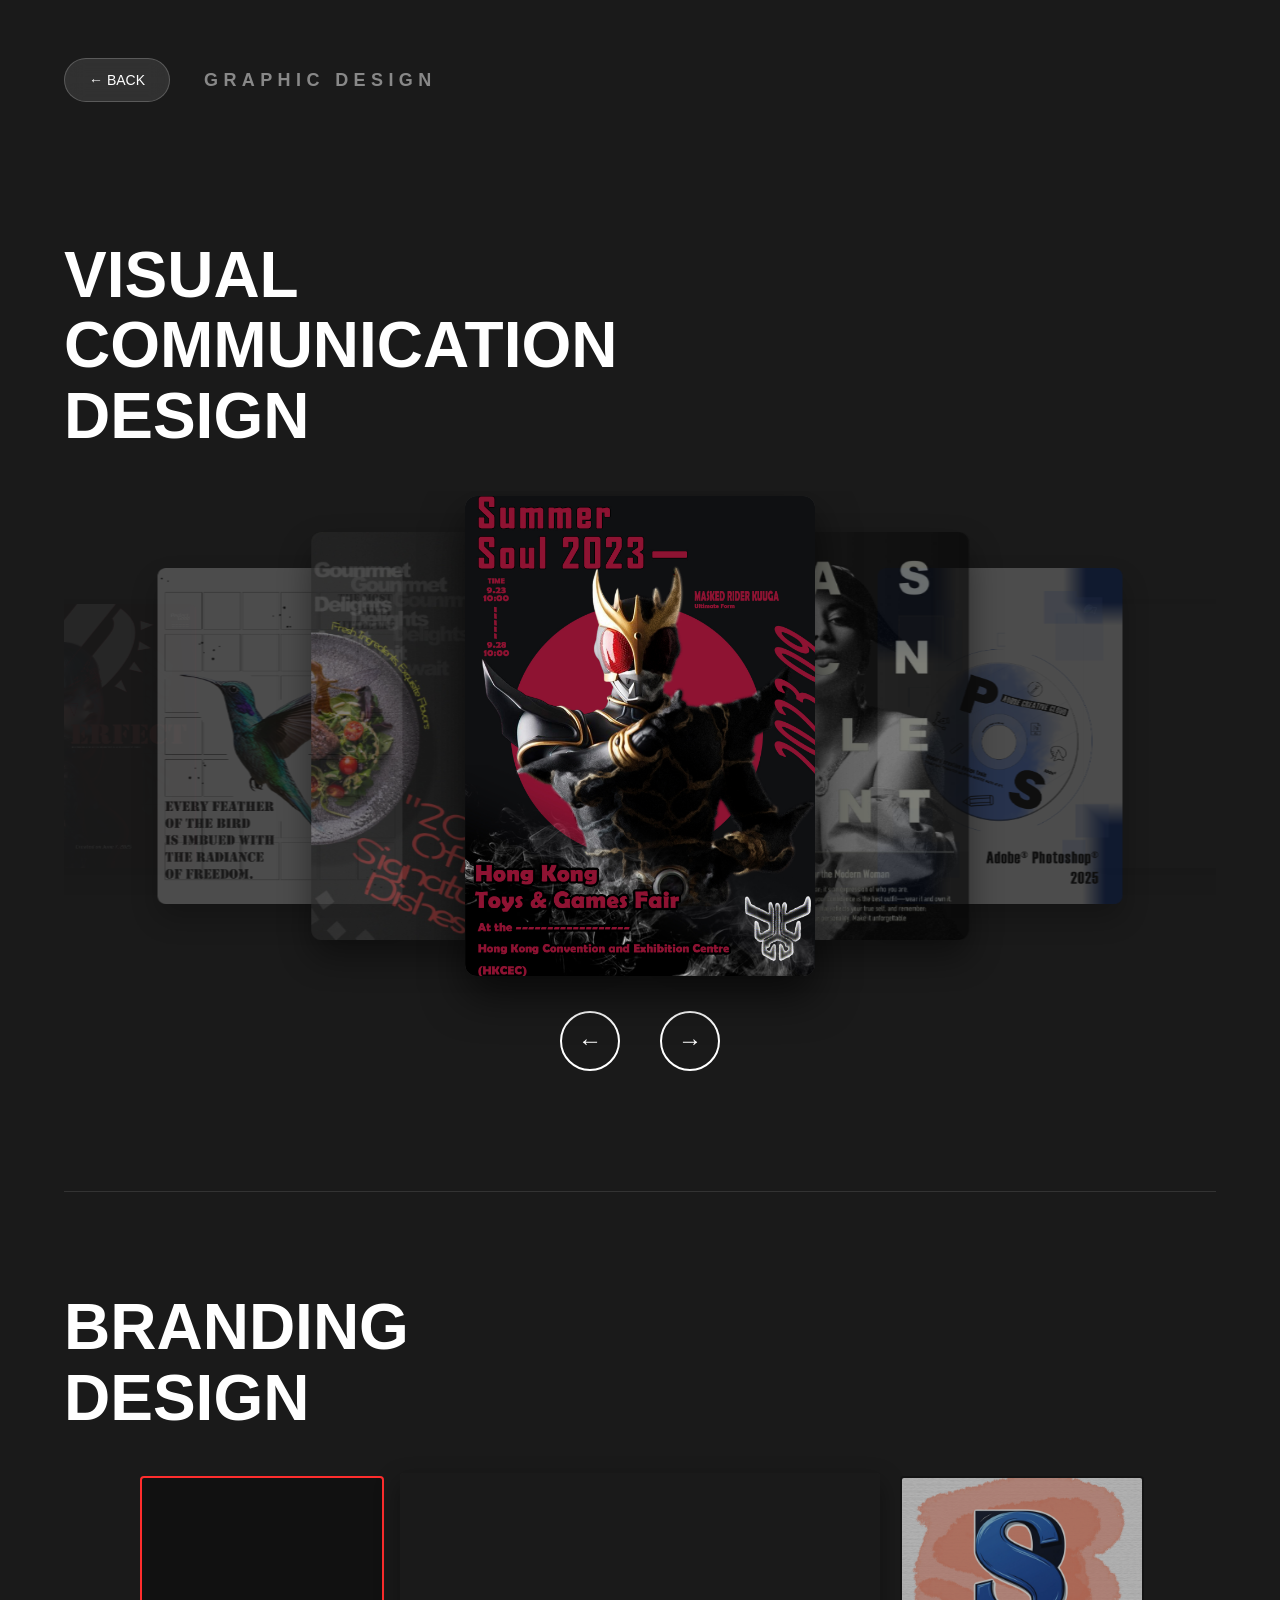
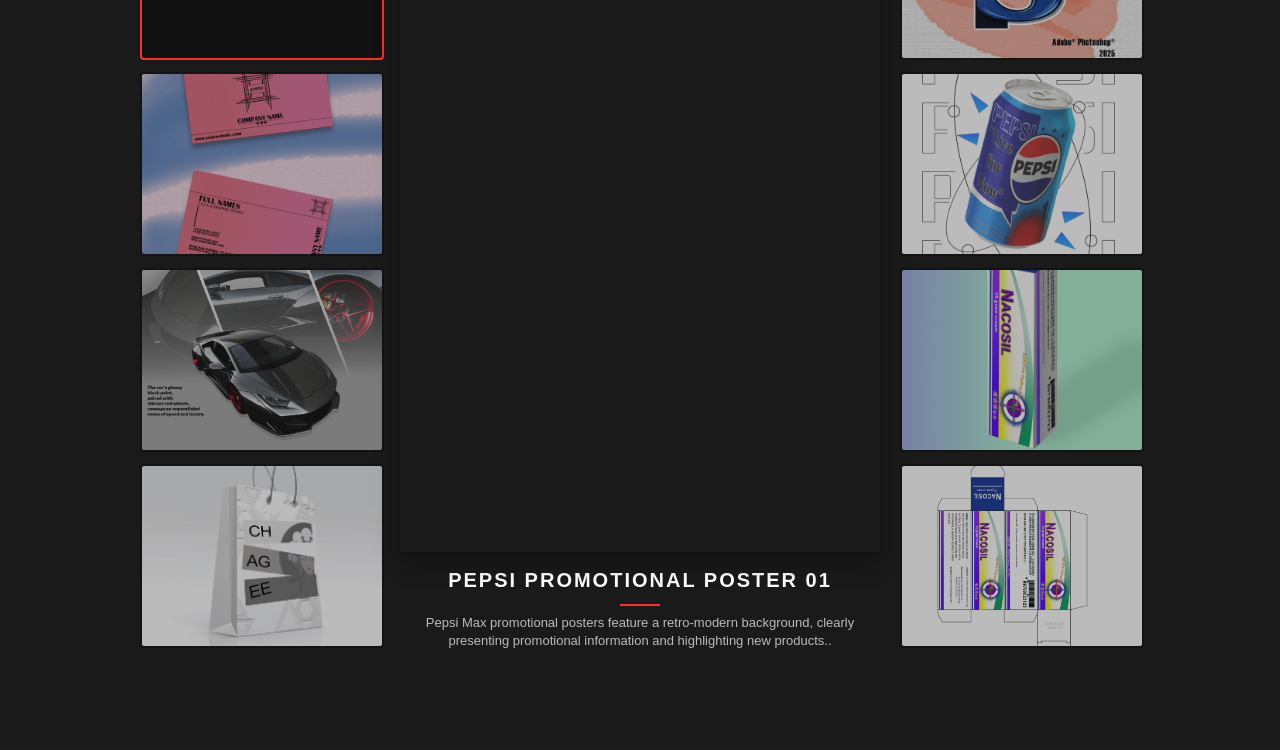
==== graphic.html @ e783e245 "Add storytelling to the images in the Visual Communication Design section at the top of graphic.html" ====
<!DOCTYPE html>
<html lang="en">
<head>
    <meta charset="UTF-8">
    <meta name="viewport" content="width=device-width, initial-scale=1.0">
    <title>Graphic Design Portfolio</title>
    <link rel="stylesheet" href="graphic.css">
</head>
<body class="graphic-page">

  <header class="page-header">
    <a href="portfolio.html" class="back-btn">
      <span class="arrow">←</span> BACK
    </a>
    <h1 class="main-title">Graphic Design</h1>
  </header>

  <main class="content-wrapper">

    <section class="design-category visual-comm">
  <div class="category-info">
    <h2>Visual<br>Communication<br>Design</h2>
  </div>
  
  <div class="carousel-container">
    <div class="carousel-track">
      <div class="carousel-item" 
        data-title="Perfect - Illustration Design"
        data-objective="Explore the tension between perfection and individuality through stylized portraiture and graphic composition."
        data-approach="Integrating geometric elements, bold typography, and symbolic character design to evoke a futuristic aesthetic."
        data-tools="Photoshop / Digital Illustration / Visual Identity Experimentation &#10; ">
        <img src="image_ps/DB/13.jpg" alt="1" loading="lazy"decoding="async">
      </div>

      <div class="carousel-item" 
        data-title="Art Posters - Little Elf"
        data-objective="Capture the vibrant essence and liberated spirit of a hummingbird as a tiny, radiant symbol of freedom."
        data-approach="Grid-based layout with fragmented empty cells + poetic text integration + dynamic iridescent hummingbird as focal point, blending minimalism with lively energy."
        data-tools="Photoshop / Digital collage & typography &#10; Evocative mood achieved through contrast and negative space.">
        <img src="image_ps/DB/14.jpg" alt="2" loading="eager"decoding="async">
      </div>

      <div class="carousel-item" 
        data-title="Restaurant Promotion - Poster"
        data-objective="Promote a gourmet filet mignon dish with an elegant, appetite-driven visual that highlights fresh ingredients, luxurious presentation, and a limited-time 20% signature discount."
        data-approach="Dark moody background + overlapping gourmet food photography + layered, distressed typography for a premium yet approachable fine-dining feel; strategic text placement to guide eye from dish → offer → quote."
        data-tools="Photoshop / Stock food photography / Typographic overlays  &#10; Successful luxurious yet inviting tone;Successful luxurious yet inviting tone; discount stands out clearly.">
        <img src="image_ps/DB/20.jpg" alt="3">
      </div>

      <div class="carousel-item" 
        data-title="Summer Soul 2023 - KUUGA(Ultimate Form)"
        data-objective="Promote the Summer Soul 2023 Toys & Games Fair in Hong Kong, spotlighting Masked Rider Kuuga Ultimate Form as the iconic hero centerpiece to attract tokusatsu fans and collectors."
        data-approach="Dark cosmic background with red sun motif + dramatic full-body Kuuga pose + bold vertical/horizontal type hierarchy in crimson & gold; smoky effects and cracked texture to evoke heroic intensity and event energy."
        data-tools="Photoshop / Figure photography composite / Typographic distortion  &#10; Powerful hero worship vibe achieved with strong color contrast and dynamic composition.">
        <img src="image_ps/DB/10.jpg" alt="4">
      </div>

      <div class="carousel-item" 
        data-title="Fashion & Art - Fashionable Aunt"
        data-objective="Celebrate timeless, confident fashion as an empowering expression of modern femininity, positioning the design as bold, unforgettable style for the contemporary woman."
        data-approach="High-contrast black-and-white portrait + oversized, fragmented typography that integrates with the figure + elegant serif subtitle for sophistication; minimal color to emphasize attitude, luxury accessories, and raw confidence."
        data-tools="Photoshop / High-res portrait retouching / Typographic layering &#10; Iconic, empowering mood captured through scale and negative space; text feels integrated rather than overlaid.">
        <img src="image_ps/DB/4.jpg" alt="5">
      </div>

      <div class="carousel-item" 
        data-title="Adobe Creative Cloud - Photoshop"
        data-objective="Create a modern, nostalgic tribute to Adobe Photoshop as a powerful creative tool, visualized as a sleek 2025 software “disc” to evoke innovation, imagination, and digital artistry."
        data-approach="Circular CD/DVD-inspired composition + gradient blue sky background + scattered iconic tool icons + bold typographic integration around the disc edge; clean, futuristic layout with subtle depth and reflection effects."
        data-tools="Photoshop / Vector shapes / Gradient mapping &#10; Successful blend of retro disc aesthetic with contemporary branding; strong focal point and tool symbolism.">
        <img src="image_ps/DB/43.jpg" alt="6">
      </div>

      <div class="carousel-item" 
        data-title="Art Posters - Walking with Insects"
        data-objective="Illustrate the core principle of good design through a simple, memorable visual metaphor: balancing playful aesthetics with clean functionality."
        data-approach="Red grid background for structured functionality + oversized white swoosh for dynamic aesthetics + centered ladybug as a charming, unexpected focal symbol; minimal text hierarchy with deliberate spacing for readability and impact."
        data-tools="Photoshop / Vector illustration & grid layout &#10; Effective contrast between organic (ladybug/swoosh) and geometric (grid) elements achieved; message lands clearly and playfully.">
        <img src="image_ps/DB/22.jpg" alt="7">
      </div>
      
      <div id="image-modal" class="modal">
        <span class="close-modal">&times;</span>
        <div class="modal-content modal-split">
    
          <!-- 圖片 -->
          <div class="modal-image">
              <img id="modal-img" src="" alt="Full View">
          </div>

          <!--文字介紹 -->
          <div class="modal-text">
              <h3 id="modal-title"></h3>

              <div class="modal-section">
                  <h4>Objective</h4>
                  <p id="modal-objective"></p>
              </div>

              <div class="modal-section">
                  <h4>Approach</h4>
                  <p id="modal-approach"></p>
              </div>

              <div class="modal-section">
                  <h4>Tools & Reflection</h4>
                  <p id="modal-tools"></p>
              </div>
          </div>
        </div>



      </div>
    </div>
    
    <div class="carousel-controls">
      <button class="control-btn prev">←</button>
      <button class="control-btn next">→</button>
    </div>
  </div>
</section>

    <hr class="section-divider">

  <section class="design-category branding">
  <div class="category-info">
    <h2>Branding<br>Design</h2>
  </div>

  <div class="branding-showcase">
    <div class="thumb-column left-col">
      <div class="thumb-item active" 
           data-full="image_ps/DB/18.jpg" 
           data-title="Pepsi Promotional Poster 01" 
           data-desc="
           Pepsi Max promotional posters feature a retro-modern background, 
           clearly presenting promotional information and highlighting new products.
           ">
        <img src="image_ps/DB/18.jpg" alt="Thumb 1" rel="preload" loading="eager"
     decoding="async">
      </div>
      <div class="thumb-item" 
           data-full="image_ps/DB/30.jpg" 
           data-title="Business Card - Concept Design" 
           data-desc="
           This is the business card design in the brand identity, 
           featuring a simple logo and soft pink background to convey modernity 
           and approachability, while emphasizing clear information and visual consistency.
           ">
        <img src="image_ps/DB/30.jpg" alt="Thumb 2" rel="preload">
      </div>
      <div class="thumb-item" 
           data-full="image_ps/DB/37.jpg" 
           data-title="Lamborghini - Visual Poster" 
           data-desc="
           The Lamborghini poster showcases speed and luxury 
           with its glossy black body and red tires, while the multi-angle 
           layout highlights details and brand style.
           ">
        <img src="image_ps/DB/37.jpg" alt="Thumb 3">
      </div>
      <div class="thumb-item" 
           data-full="image_ps/DB/33.jpg" 
           data-title="Chage - Shopping Bag Display 01" 
           data-desc="
           The Chagee tote bag features a white base with geometric 
           patterns and grey tones, presenting a modern and minimalist style. 
           Striking lettering and illustrations highlight the brand's distinctive character.
           ">
        <img src="image_ps/DB/33.jpg" alt="Thumb 4">
      </div>
    </div>

    <div class="main-display-area">
      <div class="main-image-wrapper">
        <img id="branding-main-img" src="image_ps/DB/18.jpg" alt="Main Display" loading="lazy"
     decoding="async">
      </div>
      <div class="main-text-content">
        <h3 id="branding-title">Pepsi Promotional Poster 01</h3>
        <hr class="text-divider">
        <p id="branding-desc">
          Pepsi Max promotional posters feature a retro-modern background, 
          clearly presenting promotional information and highlighting new products..
        </p>
      </div>
    </div>

    <div class="thumb-column right-col">
      <div class="thumb-item" 
           data-full="image_ps/DB/31.jpg" 
           data-title="Adobe Photoshop - Logo Design" 
           data-desc="
           This is a conceptual logo for Adobe Photoshop 2025, 
           featuring 3D typography and a paper-like background to emphasize 
           the brand's digital creativity and unique identity.
           ">
        <img src="image_ps/DB/31.jpg" alt="Thumb 5">
      </div>
      <div class="thumb-item" 
           data-full="image_ps/DB/28.jpg" 
           data-title="Pepsi Promotional Poster 02" 
           data-desc="
           The design showcases Pepsi's youthful and energetic image, 
           appealing to consumers who value style and instant gratification.
           ">
        <img src="image_ps/DB/28.jpg" alt="Thumb 6">
      </div>
      <div class="thumb-item" 
           data-full="image_ps/DB/42.jpg" 
           data-title="NACOSIL - 3D Packaging Design" 
           data-desc="
           The overall design aims to attract consumers' 
           attention and convey the product's professionalism and purpose.
           ">
        <img src="image_ps/DB/42.jpg" alt="Thumb 7">
      </div>
      <div class="thumb-item" 
           data-full="image_ps/DB/41.jpg" 
           data-title="Packaging Design Showcase" 
           data-desc="
           Showcase the outer packaging design. The design utilizes color 
           schemes and patterns to attract consumers' attention and clearly convey the product's features.
           ">
        <img src="image_ps/DB/41.jpg" alt="Thumb 8">
      </div>
    </div>
  </div>
  </section>

  </main>

  <script src="graphic.js"></script>
</body>
</html>
---- graphic.css ----
:root {
  --bg-dark: #1a1a1a;
  --accent-red: #ff2d2d;
  --text-gray: #888;
  --grid-gap: 20px;
}

body.graphic-page {
  background-color: var(--bg-dark);
  color: #fff;
  font-family: 'Arial', sans-serif;
  margin: 0;
  padding: 0;
  line-height: 1.6;
}

/* --- 1. Header & Back Button --- */
.page-header {
  padding: 40px 5%;
  display: flex;
  align-items: center;
  position: relative; 
  min-height: 80px;  
}

.back-btn {
  position: absolute;
  left: 5%;
  z-index: 100;
  color: #fff;
  text-decoration: none;
  font-size: 14px;
  background: rgba(255, 255, 255, 0.1);
  padding: 10px 24px;
  border-radius: 30px;
  border: 1px solid rgba(255, 255, 255, 0.2);
  backdrop-filter: blur(10px);
  transition: all 0.3s ease;
}

.back-btn:hover {
  color: var(--accent-red);
}

.main-title {
  margin-left: 140px; /* 根據返回鍵寬度預留空間 */
  font-size: 18px;
  text-transform: uppercase;
  letter-spacing: 0.3em;
  color: var(--text-gray);
}

/* --- 2. Category Layout --- */
.content-wrapper {
  padding: 0 5% 100px;
}

.design-category {
  margin-top: 80px;
}

.category-info h2 {
  font-size: clamp(32px, 5vw, 64px); /* 根據螢幕大小自動縮放字體 */
  line-height: 1.1;
  text-transform: uppercase;
  margin-bottom: 40px;
  font-weight: 800;
  color: #fff;
}

.carousel-container {
  position: relative;
  width: 100%;
  height: 600px; 
  display: flex;
  flex-direction: column;
  align-items: center;
  justify-content: center;
  overflow: hidden;
}

.carousel-track {
  position: relative;
  width: 100%;
  height: 450px;
  display: flex;
  justify-content: center;
  align-items: center;
}

.carousel-item {
  position: absolute;
  width: 350px; /* 卡片寬度加大 */
  height: 480px; /* 卡片高度加大 */
  border-radius: 12px;
  overflow: hidden;

  transition:
    transform 0.5s cubic-bezier(0.4, 0, 0.2, 1),
    opacity 0.5s ease,
    filter 0.5s ease;
  will-change: transform, opacity;

  box-shadow: 0 20px 40px rgba(0,0,0,0.6);
  background: #333;
}

.carousel-item img {
  width: 100%;
  height: 100%;
  object-fit: cover;
}

/* 控制按鈕樣式 */
.carousel-controls {
  margin-top: 50px;
  display: flex;
  gap: 40px;
  z-index: 10;
}

.control-btn {
  background: none;
  border: 2px solid #fff;
  color: #fff;
  width: 60px;
  height: 60px;
  border-radius: 50%;
  cursor: pointer;
  font-size: 24px;
  transition: all 0.3s;
  display: flex;
  align-items: center;
  justify-content: center;
}

.control-btn:hover {
  background: var(--accent-red);
  border-color: var(--accent-red);
}


/* --- 彈窗 (Modal) 樣式 --- */
.modal {
  display: none; /* 預設隱藏 */
  position: fixed;
  z-index: 2000;
  left: 0;
  top: 0;
  width: 100%;
  height: 100%;
  background-color: rgba(0, 0, 0, 0.9);
  backdrop-filter: blur(8px);
  justify-content: center;
  align-items: center;
  opacity: 0;
  transition: opacity 0.3s ease;
}

.modal.active {
  display: flex;
  opacity: 1;
}

.modal-content {
  max-width: 80%;
  max-height: 80%;
  text-align: center;
  position: relative;
}

.modal-content img {
  max-width: 100%;
  max-height: 70vh;
  border-radius: 4px;
  box-shadow: 0 0 30px rgba(0,0,0,0.5);
  margin-bottom: 20px;
}

.modal-caption {
  color: #fff;
  font-size: 18px;
  line-height: 1.6;
  max-width: 600px;
  margin: 0 auto;
}

.close-modal {
  position: absolute;
  top: 30px;
  right: 50px;
  color: #fff;
  font-size: 50px;
  font-weight: 200;
  cursor: pointer;
  transition: 0.3s;
  z-index: 3000;
}

.close-modal:hover {
  color: var(--accent-red);
 
}


/* Modal 左右分欄 */
.modal-content.modal-split {
  display: flex;
  gap: 40px;
  max-width: 90%;
  max-height: 80%;
  align-items: center;
}

.modal-image img {
  max-width: 45vw;
  max-height: 70vh;
  border-radius: 4px;
}


.modal-text {
  max-width: 400px;
  text-align: left;
}

.modal-text h3 {
  font-size: 22px;
  margin-bottom: 20px;
  text-transform: uppercase;
  letter-spacing: 2px;
}

.modal-section {
  margin-bottom: 16px;
}

.modal-section h4 {
  font-size: 14px;
  color: var(--accent-red);
  margin-bottom: 4px;
  text-transform: uppercase;
}

.modal-section p {
  font-size: 14px;
  color: #ccc;
  line-height: 1.6;
}



/* --- branding  --- */
.branding-showcase {
  display: grid;

  grid-template-columns: 1fr 2fr 1fr;
  gap: 20px;
  width: 100%;

  max-width: 1000px; 
  margin: 0 auto;
  height: auto;
  align-items: center; 
}

.thumb-column {
  display: flex;
  flex-direction: column;
  gap: 12px; /* 縮略圖間距稍微調小 */
  height: auto;
}


.thumb-item {
  width: 100%;
  aspect-ratio: 4 / 3; /* 寬矩形 */
  cursor: pointer;
  border-radius: 4px;
  overflow: hidden;
  opacity: 0.7;
  transition: all 0.3s ease;
  border: 2px solid transparent;
  background: #111;
}

.thumb-item img {
  width: 100%;
  height: 100%;
  object-fit: cover;
  display: block;
}

.thumb-item:hover {
  opacity: 1;
  transform: translateY(-2px);
}

.thumb-item.active {
  opacity: 1;
  border-color: var(--accent-red);
}

.main-display-area {
  display: flex;
  flex-direction: column;
  justify-content: center;
}

.main-image-wrapper {
  width: 100%;
  background: #222;
  border-radius: 4px;
  overflow: hidden;
  position: relative;
  
  aspect-ratio: 1 / 1.414;

  margin-bottom: 12px;
  box-shadow: 0 10px 25px rgba(0,0,0,0.4);

  contain: layout paint;
}

.main-image-wrapper img {
  position: absolute;
  top: 50%;
  left: 50%;
  transform: translate(-50%, -50%); 
  width: auto;
  height: auto;
  max-width: 100%;
  max-height: 100%;
  
  object-fit: contain; 
  background: #1a1a1a;
  padding: 10px;
  transition: opacity 0.3s ease;
}

.main-text-content {
  padding: 0 10px;
  color: #fff;
  text-align: center;
}

.main-text-content h3 {
  font-size: 20px; 
  margin: 0 0 8px 0; 
  text-transform: uppercase;
  letter-spacing: 2px;
}

.text-divider {
  width: 40px;
  border: none;
  border-top: 2px solid var(--accent-red);
  margin: 0 auto 8px; 
}

.main-text-content p {
  font-size: 13px;
  color: #bbb;
  line-height: 1.4;
  margin: 0;
}

/* 分隔線 */
.section-divider {
  border: none;
  border-top: 1px solid #333;
  margin: 100px 0;
}


/* =================================================================
   RWD 響應式調整
   ================================================================= */

@media (max-width: 992px) {
  .masonry-grid {
    grid-template-columns: repeat(2, 1fr); 
    grid-auto-rows: 300px;
  }
}

@media (max-width: 768px) {
  .branding-showcase {
    display: flex;
    flex-direction: column;
    max-width: 100%;
  }

  .main-display-area {
    order: 1;
    margin-bottom: 20px;
  }
  
  .main-image-wrapper {
    height: 300px;
  }

  .modal-content.modal-split {
    flex-direction: column;
    overflow-y: auto;
  }

  .modal-image img {
    max-width: 90%;
  }

  .modal-text {
    max-width: 100%;
  }

  .close-modal {
    position: fixed;          
    top: 16px;
    right: 16px;
    font-size: 40px;
  }


  .thumb-column {
    display: grid;
    grid-template-columns: repeat(4, 1fr); 
    gap: 10px;
    height: auto;
    order: 2;
    margin-bottom: 10px;
  }
  
  .thumb-item {
    height: 60px; /* 手機版縮略圖高度 */
  }

  .left-col { order: 2; }
  .right-col { order: 3; }
}


@media (max-width: 576px) {
  .page-header {
    flex-direction: column;
    align-items: flex-start;
    gap: 20px;
  }

  .masonry-grid {
    grid-template-columns: 1fr; /* 變為單列佈局 */
    grid-auto-rows: auto;
  }

  .grid-item.tall, .grid-item.wide, .grid-item.big {
    grid-row: span 1;
    grid-column: span 1; 
  }

  .category-info h2 {
    font-size: 32px;
  }

  .main-title {
    margin-left: 0;
    margin-top: 60px; 
  }
}
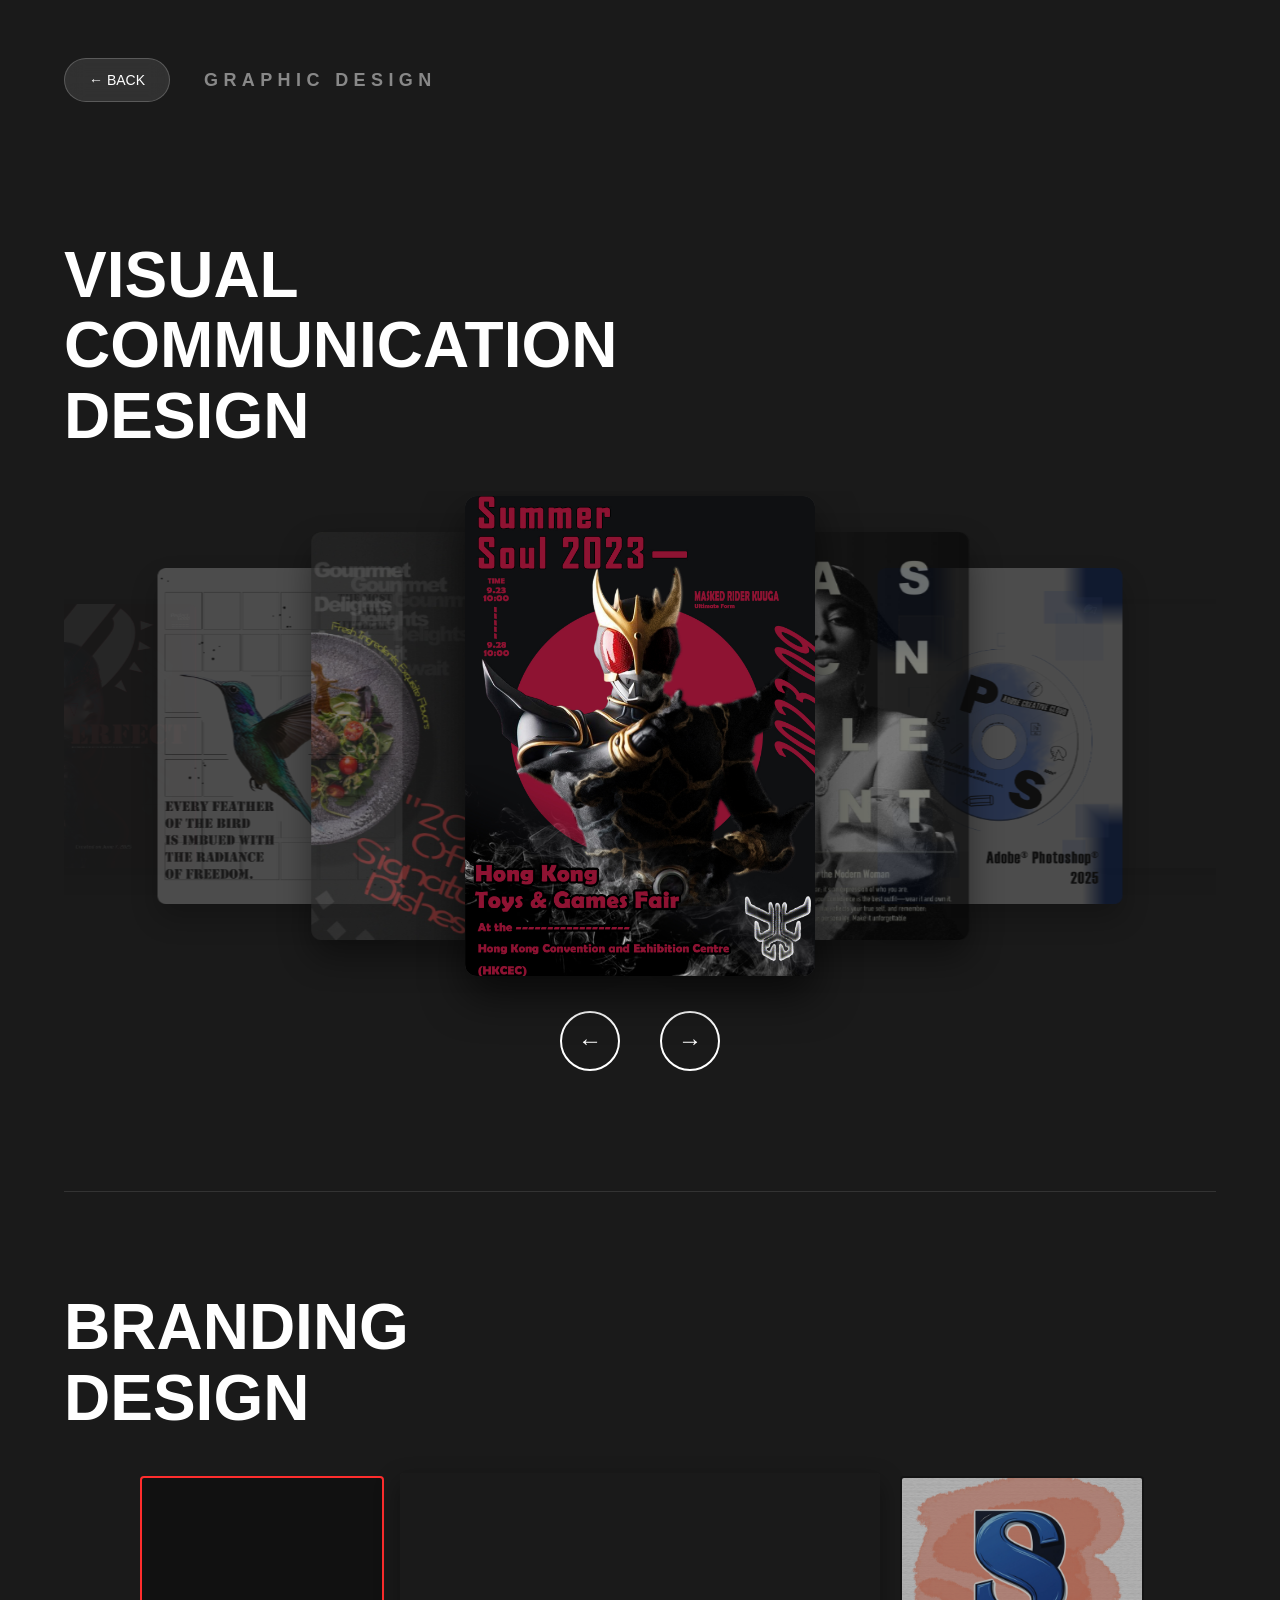
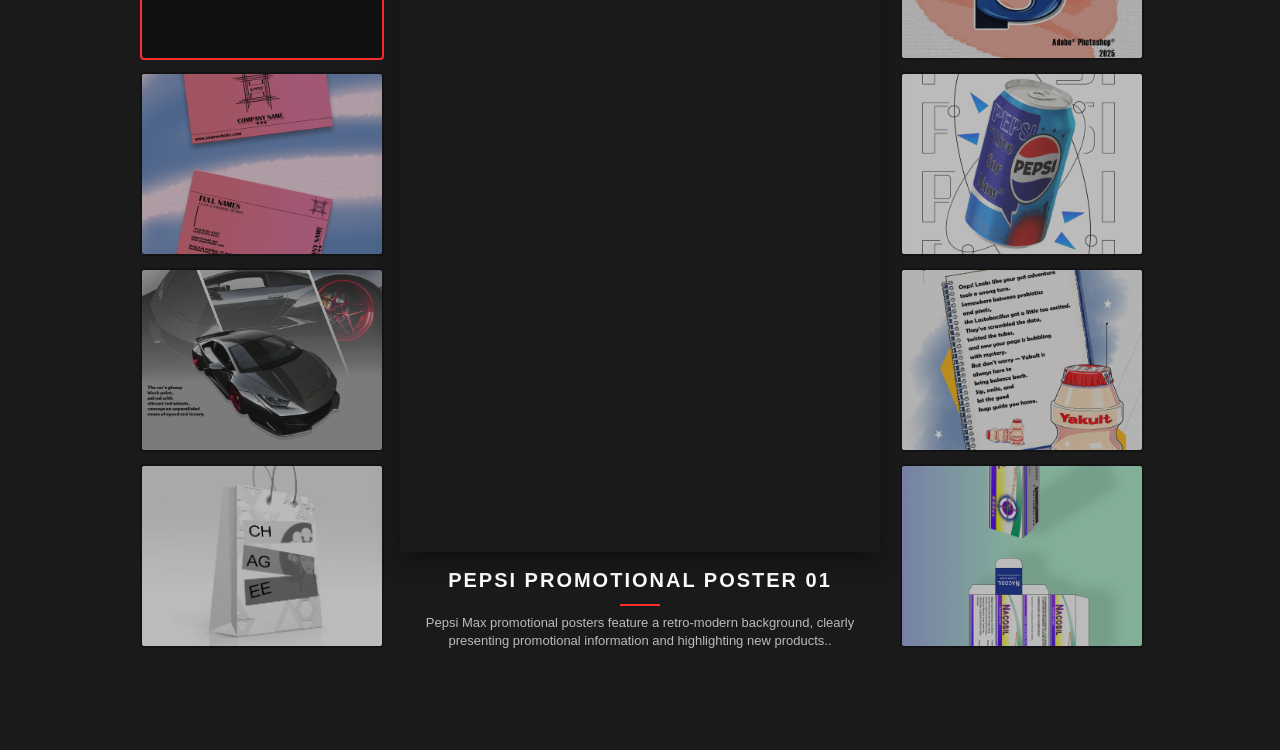
==== commit 45881bc5: "The artwork (Yakult Theme Design) has been updated in the Branding Design section at the bottom of g" ====
--- a/graphic.html
+++ b/graphic.html
@@ -210,10 +210,11 @@
       </div>
       <div class="thumb-item" 
            data-full="image_ps/DB/42.jpg" 
-           data-title="NACOSIL - 3D Packaging Design" 
-           data-desc="
-           The overall design aims to attract consumers' 
-           attention and convey the product's professionalism and purpose.
+           data-title="Yakult Theme Design" 
+           data-desc="
+           The main visual elements are a notebook and a Yakult bottle, 
+           accompanied by humorous copywriting and colorful balloons, 
+           showcasing Yakult's brand image of restoring balance in the gut.
            ">
         <img src="image_ps/DB/42.jpg" alt="Thumb 7">
       </div>
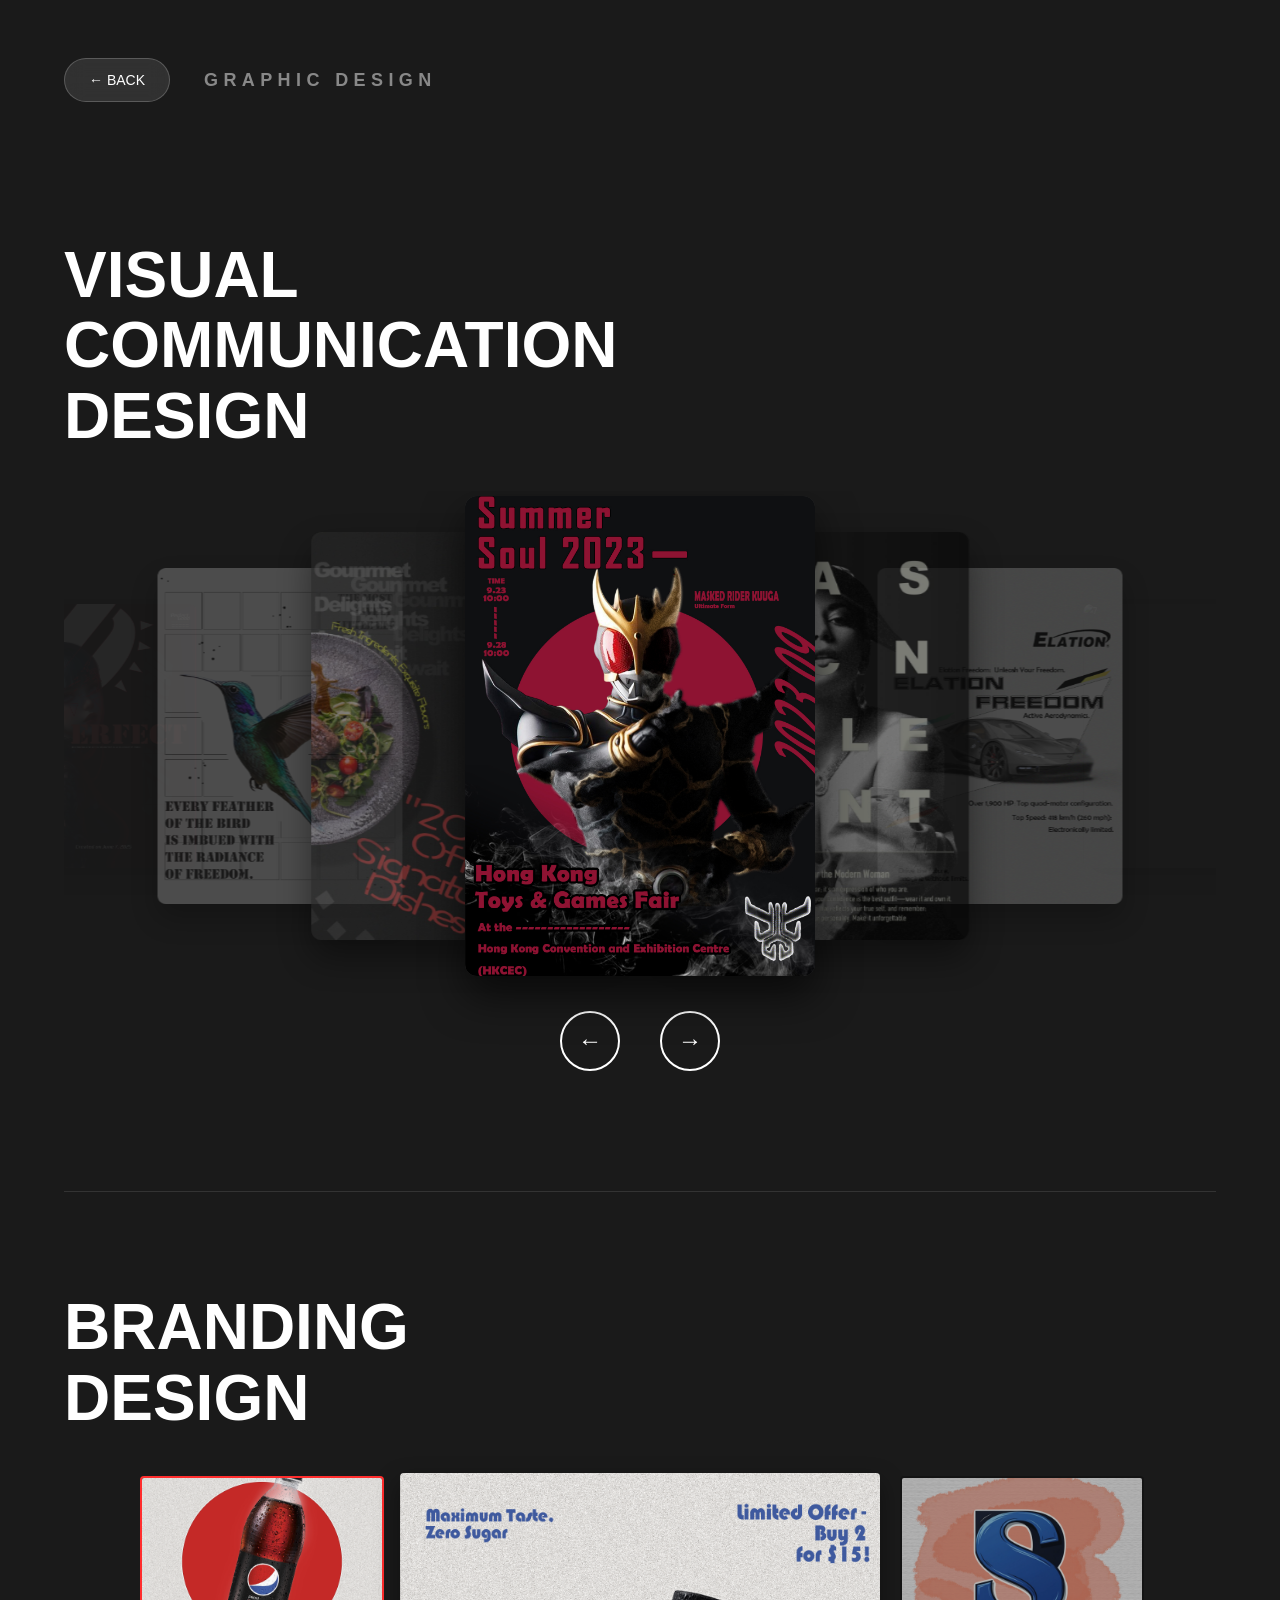
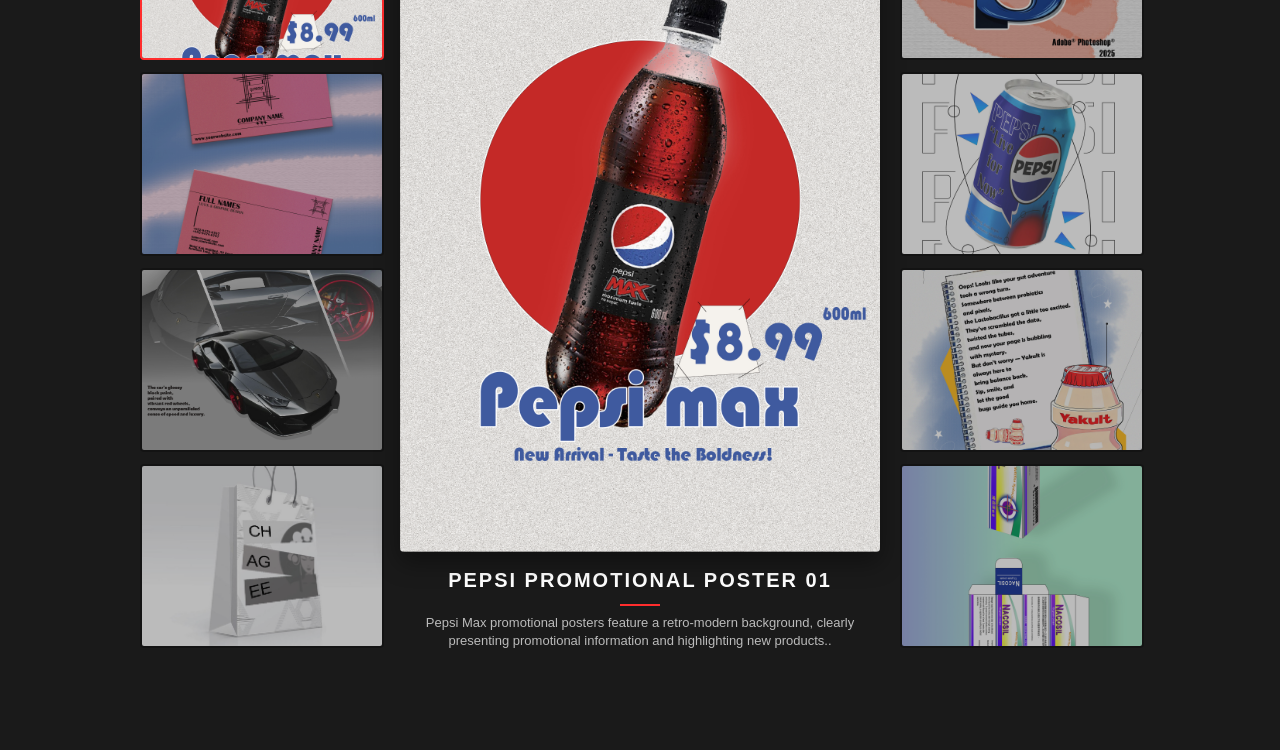
==== commit f8efd5c6: "Update images for the graphic design interface" ====
--- a/graphic.html
+++ b/graphic.html
@@ -66,9 +66,9 @@
 
       <div class="carousel-item" 
         data-title="Adobe Creative Cloud - Photoshop"
-        data-objective="Create a modern, nostalgic tribute to Adobe Photoshop as a powerful creative tool, visualized as a sleek 2025 software “disc” to evoke innovation, imagination, and digital artistry."
-        data-approach="Circular CD/DVD-inspired composition + gradient blue sky background + scattered iconic tool icons + bold typographic integration around the disc edge; clean, futuristic layout with subtle depth and reflection effects."
-        data-tools="Photoshop / Vector shapes / Gradient mapping &#10; Successful blend of retro disc aesthetic with contemporary branding; strong focal point and tool symbolism.">
+        data-objective="Showcase a futuristic hypercar concept that embodies ultimate freedom through extreme performance, radical aerodynamics, and boundary-pushing design."
+        data-approach="Sleek angular composition + dynamic speed lines in gradient accents + bold typographic hierarchy with metallic branding; dark neutral backdrop to let the car’s aggressive silhouette and glowing details dominate."
+        data-tools="Photoshop / Vector shapes / Gradient mapping &#10; High-energy futuristic vibe achieved; speed and power feel tangible. ">
         <img src="image_ps/DB/43.jpg" alt="6">
       </div>
 
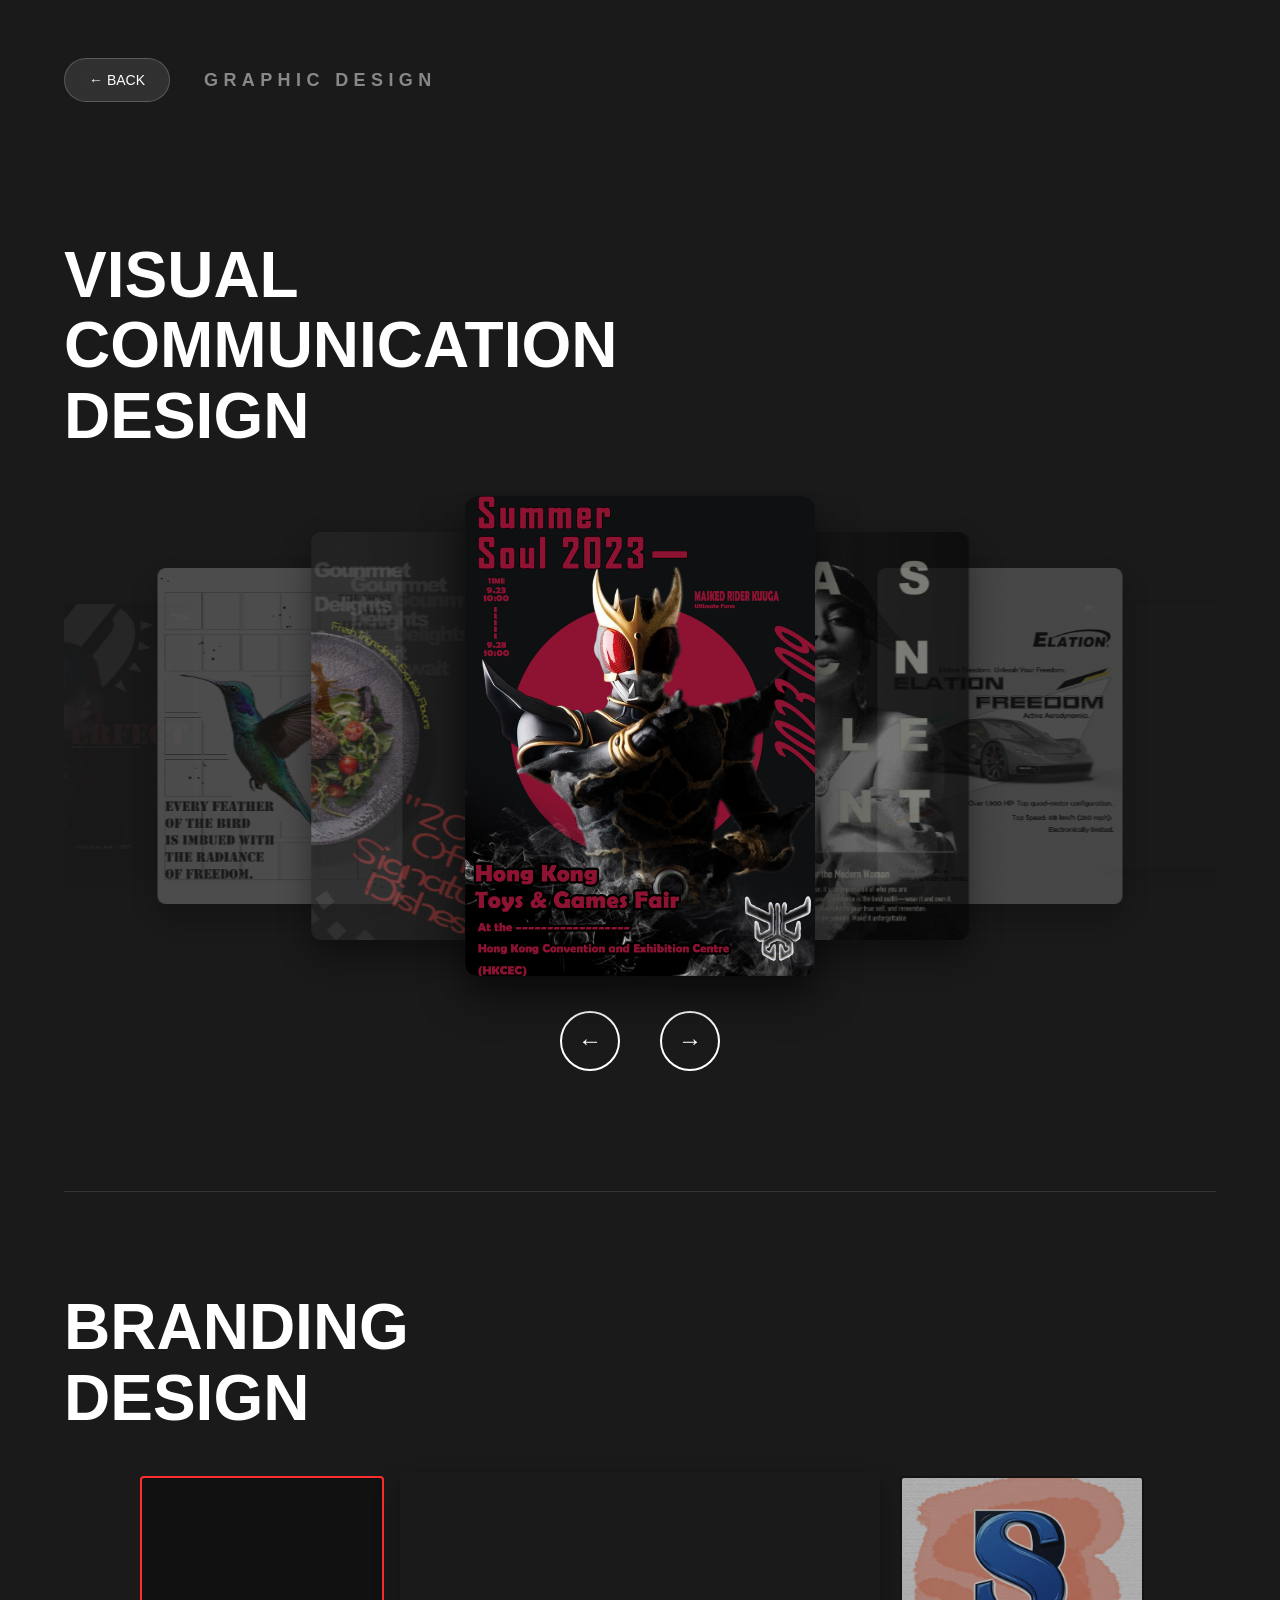
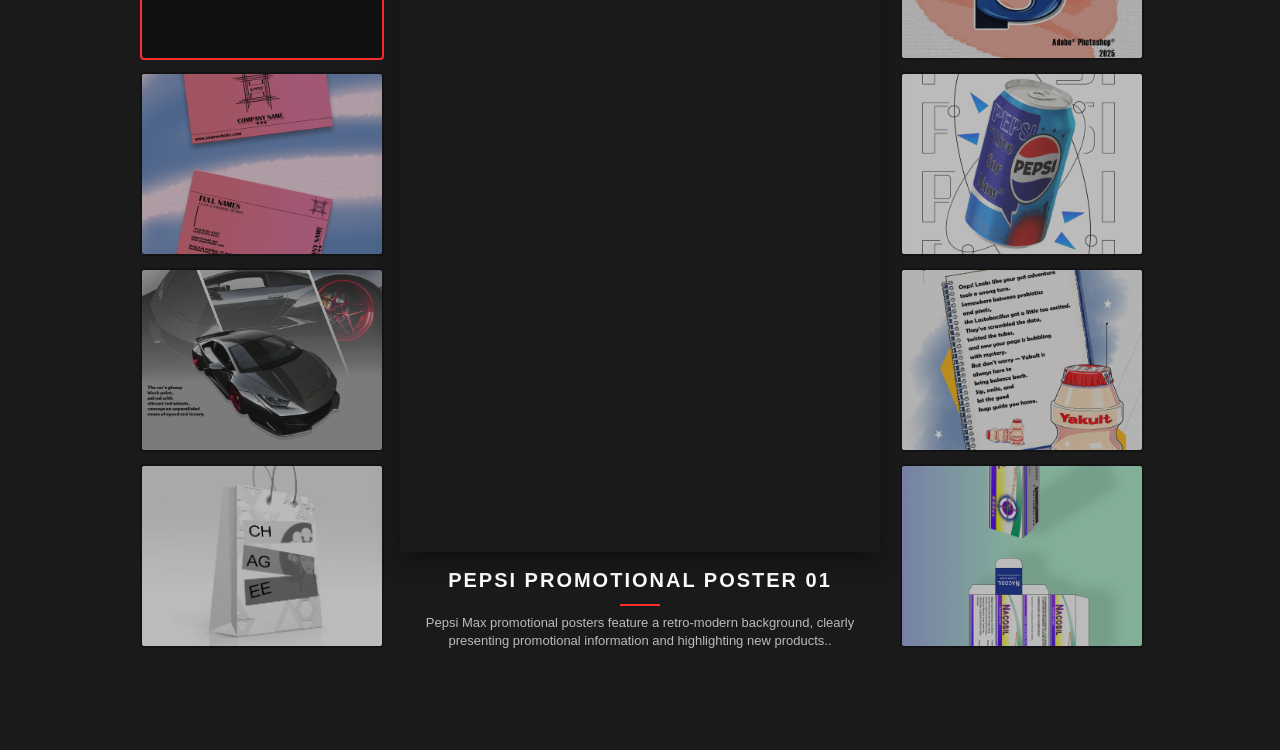
==== commit f67d9740: "Modify the name of the image in the graphic design interface." ====
--- a/graphic.html
+++ b/graphic.html
@@ -65,7 +65,7 @@
       </div>
 
       <div class="carousel-item" 
-        data-title="Adobe Creative Cloud - Photoshop"
+        data-title="Elation Freedom - Unleash Power"
         data-objective="Showcase a futuristic hypercar concept that embodies ultimate freedom through extreme performance, radical aerodynamics, and boundary-pushing design."
         data-approach="Sleek angular composition + dynamic speed lines in gradient accents + bold typographic hierarchy with metallic branding; dark neutral backdrop to let the car’s aggressive silhouette and glowing details dominate."
         data-tools="Photoshop / Vector shapes / Gradient mapping &#10; High-energy futuristic vibe achieved; speed and power feel tangible. ">
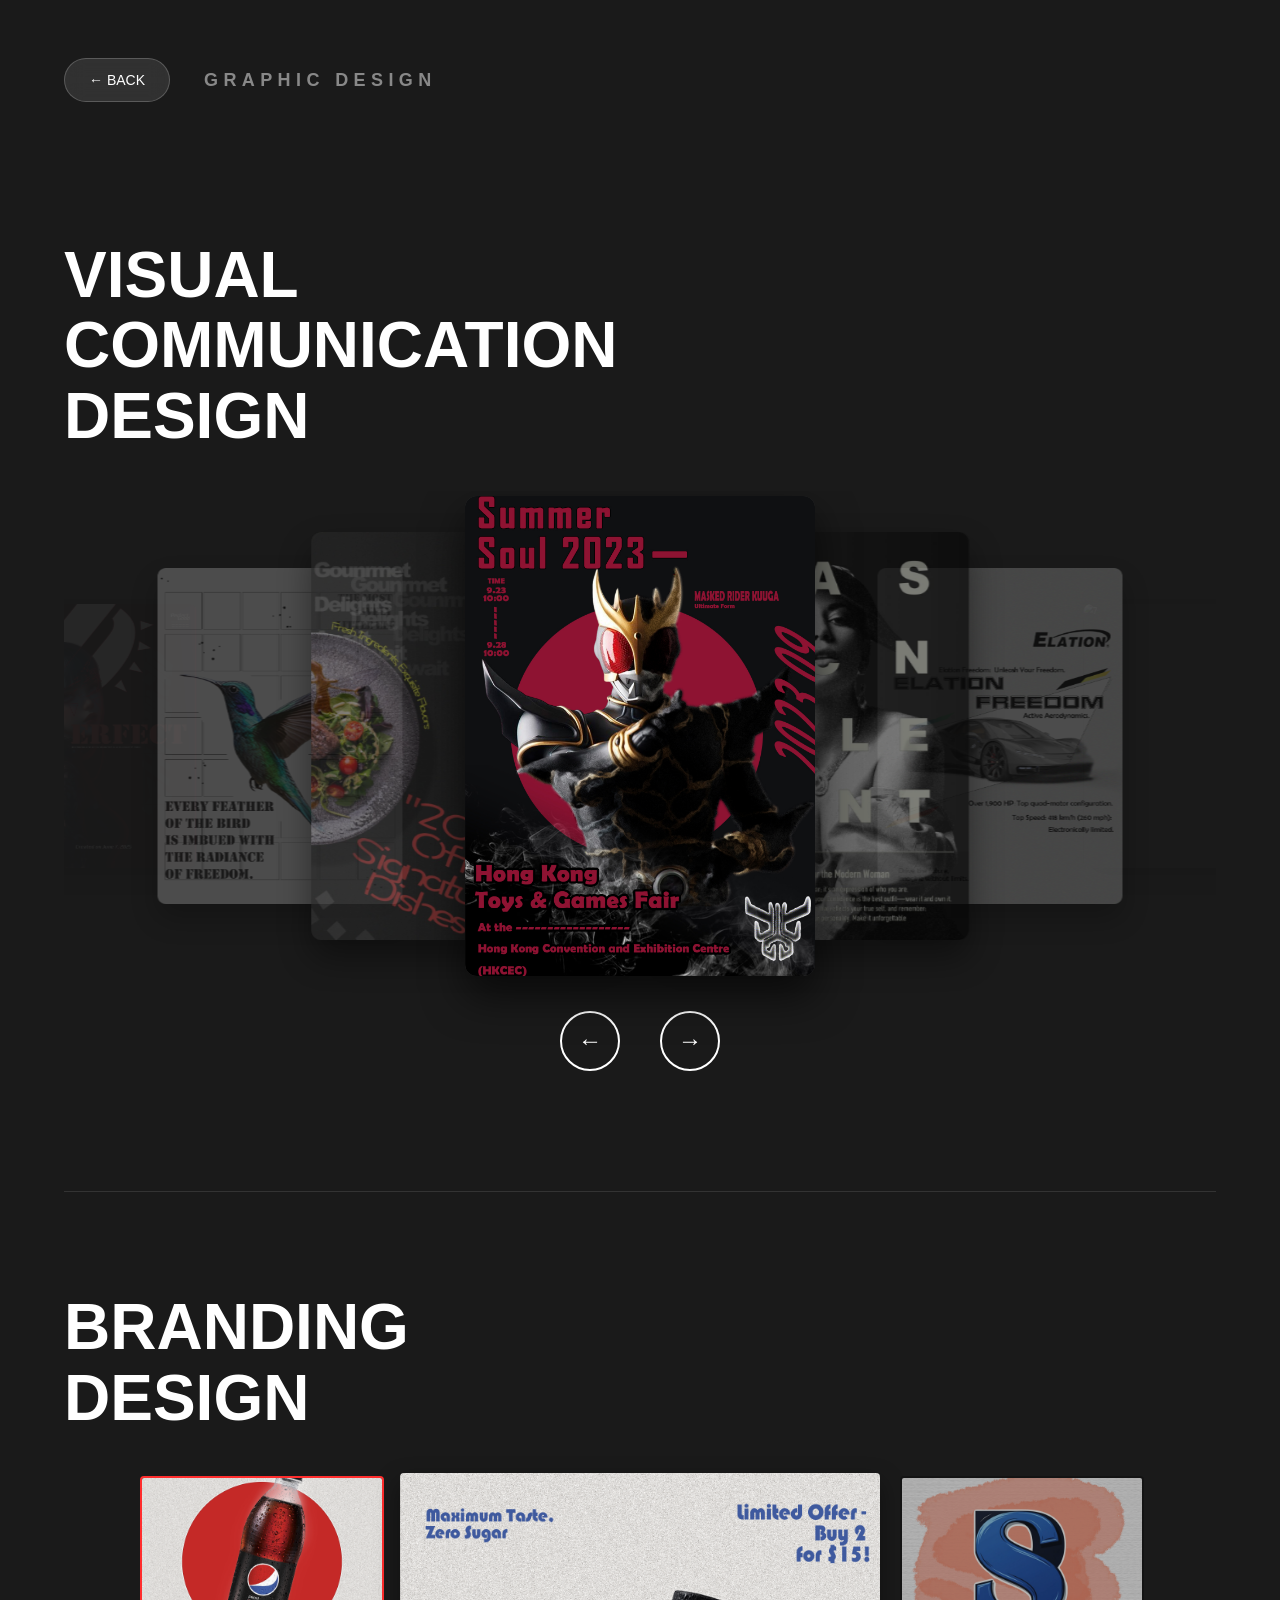
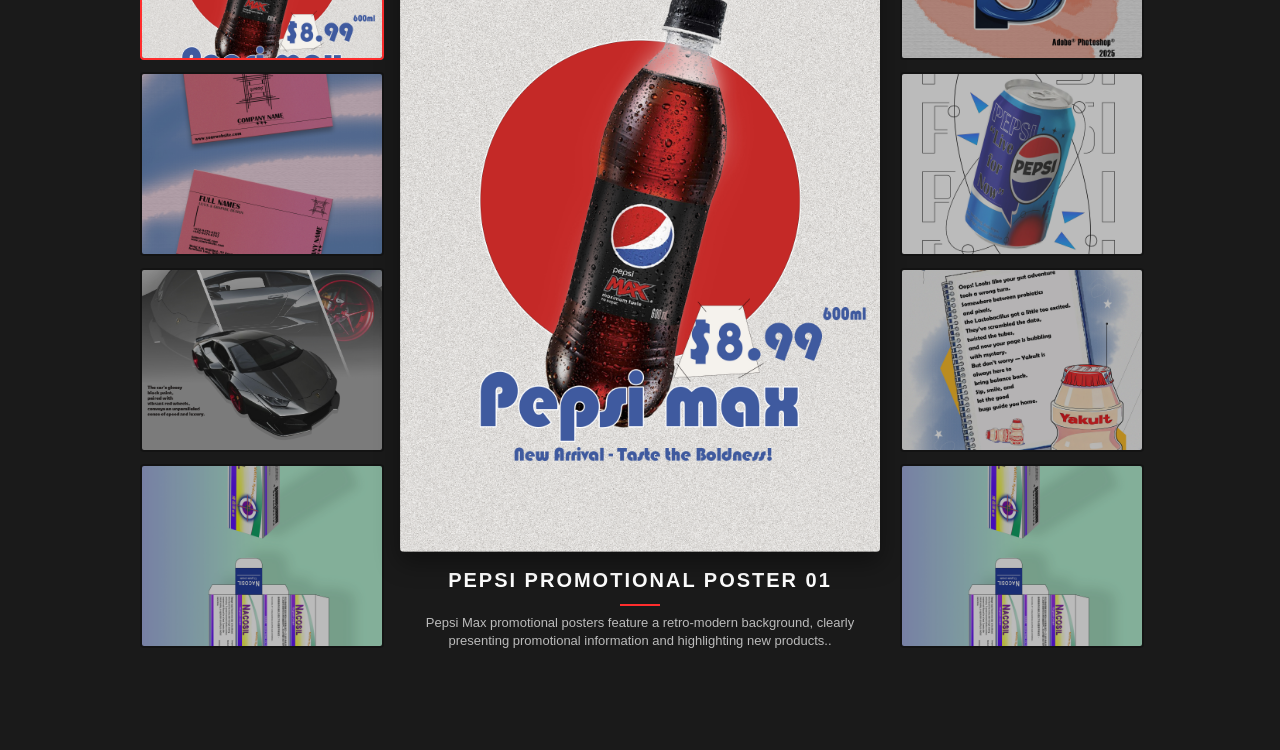
==== commit c528048d: "Add packaging design" ====
--- a/graphic.html
+++ b/graphic.html
@@ -163,11 +163,12 @@
       </div>
       <div class="thumb-item" 
            data-full="image_ps/DB/33.jpg" 
-           data-title="Chage - Shopping Bag Display 01" 
-           data-desc="
-           The Chagee tote bag features a white base with geometric 
-           patterns and grey tones, presenting a modern and minimalist style. 
-           Striking lettering and illustrations highlight the brand's distinctive character.
+           data-title="NACOSIL - Packaging Design" 
+           data-desc="
+           A pharmaceutical packaging project that combines clear 
+           typography with vibrant colors to convey reliability and 
+           professionalism. Both the 3D box and flat layout highlight 
+           the balance of function and aesthetics.
            ">
         <img src="image_ps/DB/33.jpg" alt="Thumb 4">
       </div>
@@ -220,10 +221,12 @@
       </div>
       <div class="thumb-item" 
            data-full="image_ps/DB/41.jpg" 
-           data-title="Packaging Design Showcase" 
-           data-desc="
-           Showcase the outer packaging design. The design utilizes color 
-           schemes and patterns to attract consumers' attention and clearly convey the product's features.
+           data-title="Design Power - UNI Innovation" 
+           data-desc="
+           This design centers on the Uni mechanical pencil, 
+           merging geometric precision with minimalist aesthetics. 
+           With its futuristic layout and Japanese motifs, it elevates 
+           a simple writing tool into a bold statement of design language.
            ">
         <img src="image_ps/DB/41.jpg" alt="Thumb 8">
       </div>
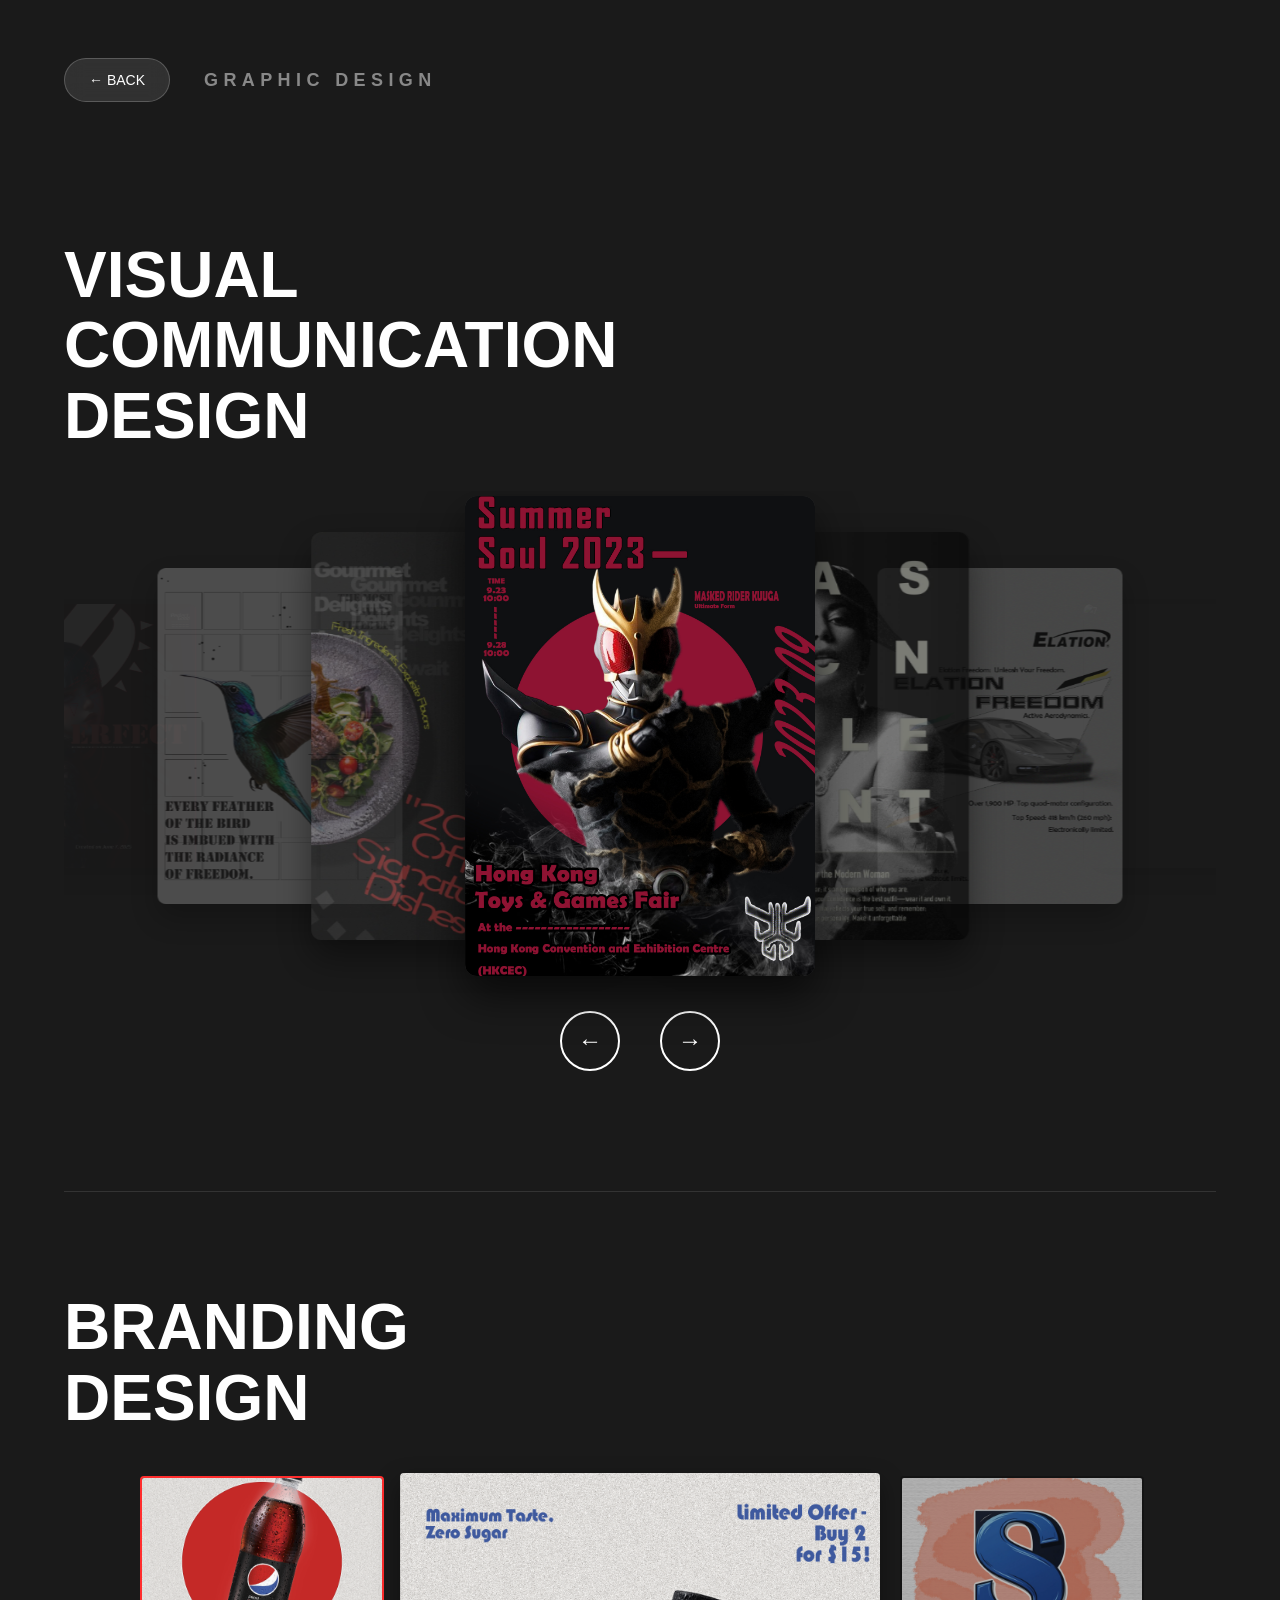
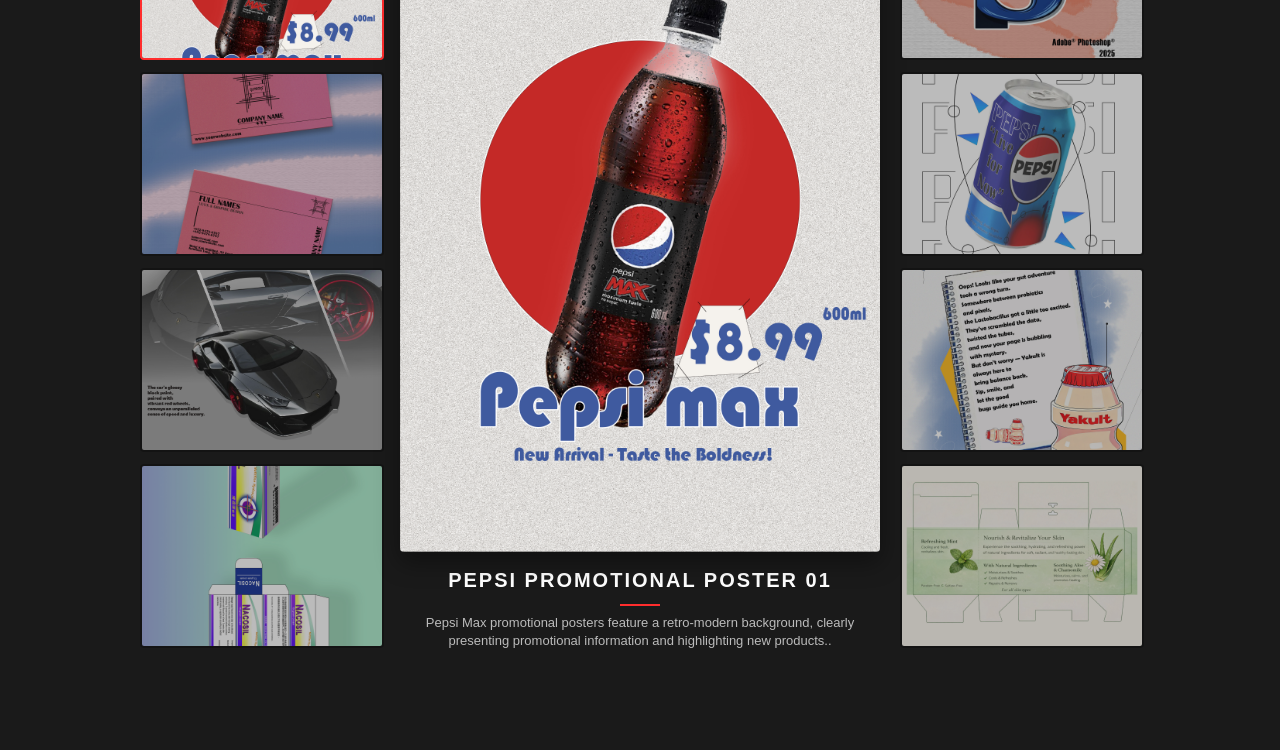
==== commit 896f4b6f: "Update graphic design images" ====
--- a/graphic.html
+++ b/graphic.html
@@ -220,15 +220,15 @@
         <img src="image_ps/DB/42.jpg" alt="Thumb 7">
       </div>
       <div class="thumb-item" 
-           data-full="image_ps/DB/41.jpg" 
-           data-title="Design Power - UNI Innovation" 
-           data-desc="
-           This design centers on the Uni mechanical pencil, 
-           merging geometric precision with minimalist aesthetics. 
-           With its futuristic layout and Japanese motifs, it elevates 
-           a simple writing tool into a bold statement of design language.
-           ">
-        <img src="image_ps/DB/41.jpg" alt="Thumb 8">
+           data-full="image_ps/DB/b.jpg" 
+           data-title="Natural Botanical Skincare Packaging" 
+           data-desc="
+           This packaging design features a green theme with illustrations 
+           of mint, aloe vera, and chamomile, highlighting the product’s 
+           refreshing, soothing, and repairing natural qualities, suitable 
+           for all skin types.
+           ">
+        <img src="image_ps/DB/b.jpg" alt="Thumb 8">
       </div>
     </div>
   </div>
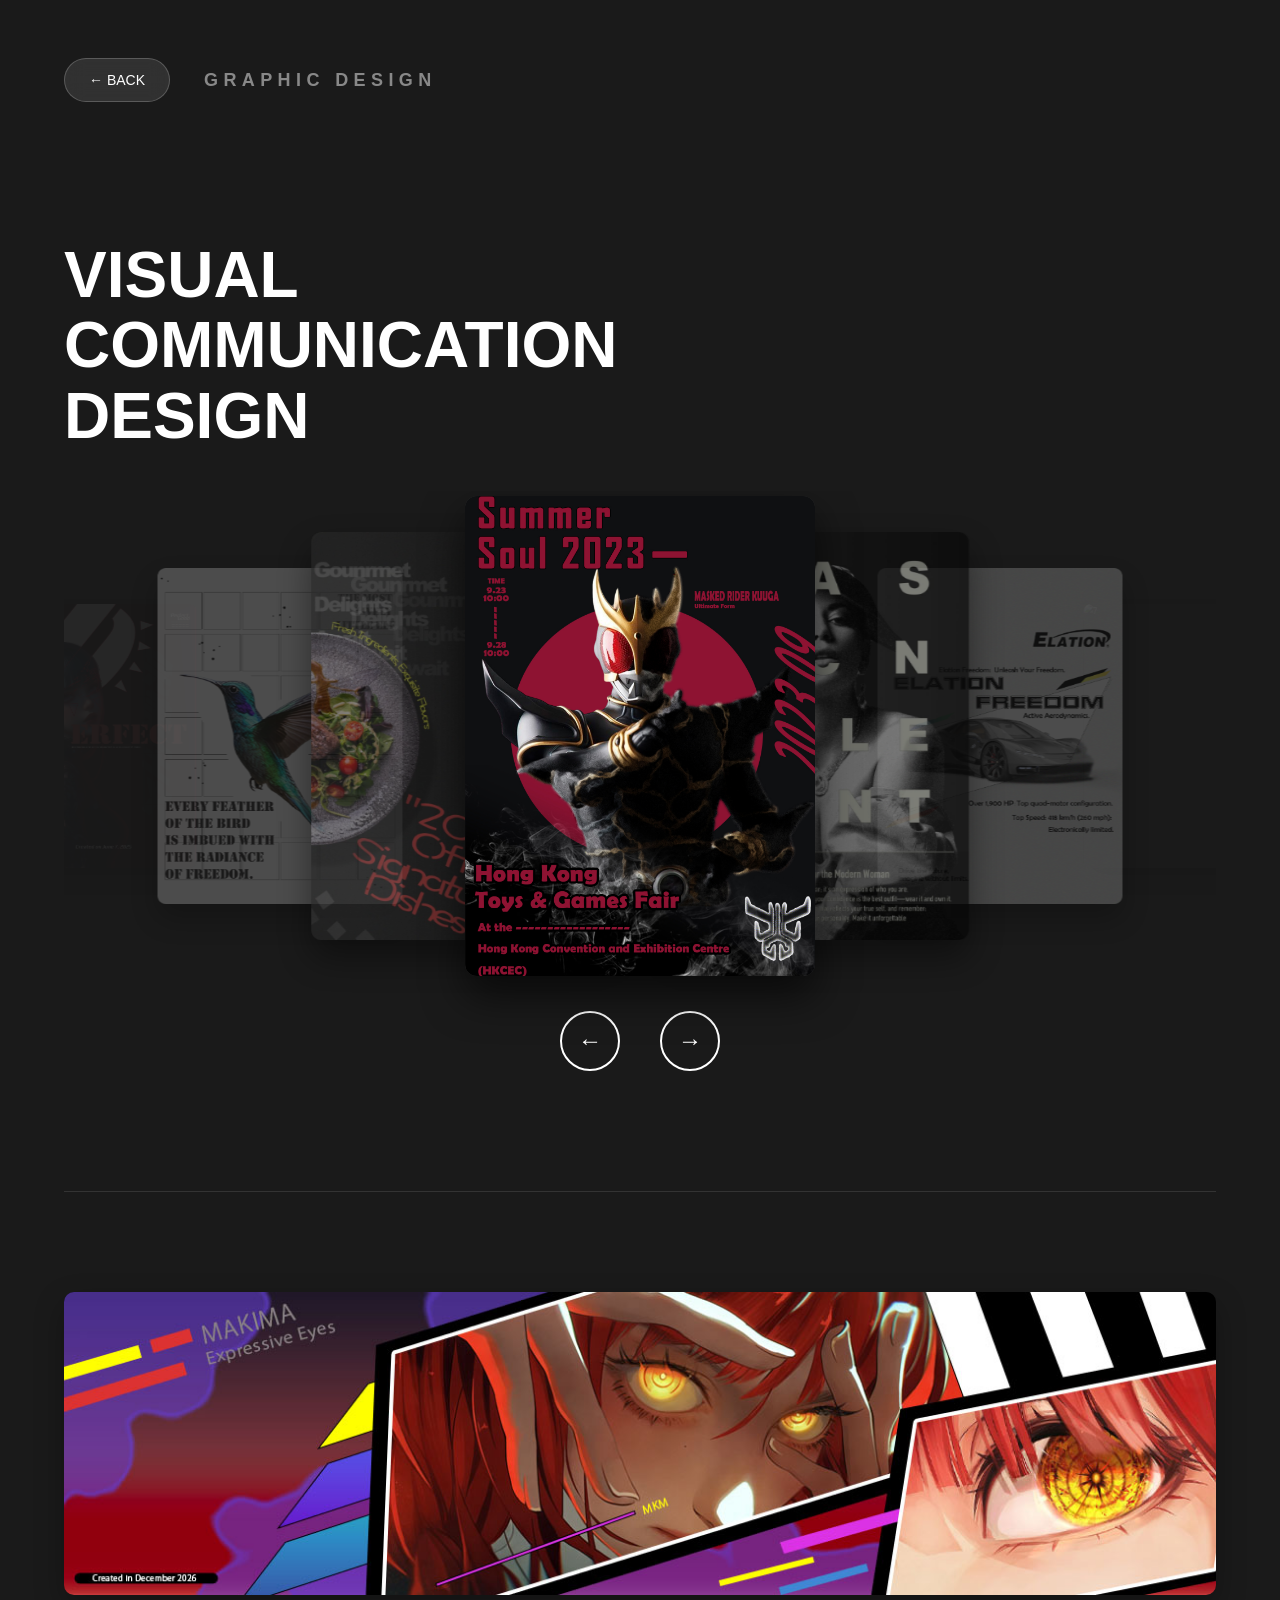
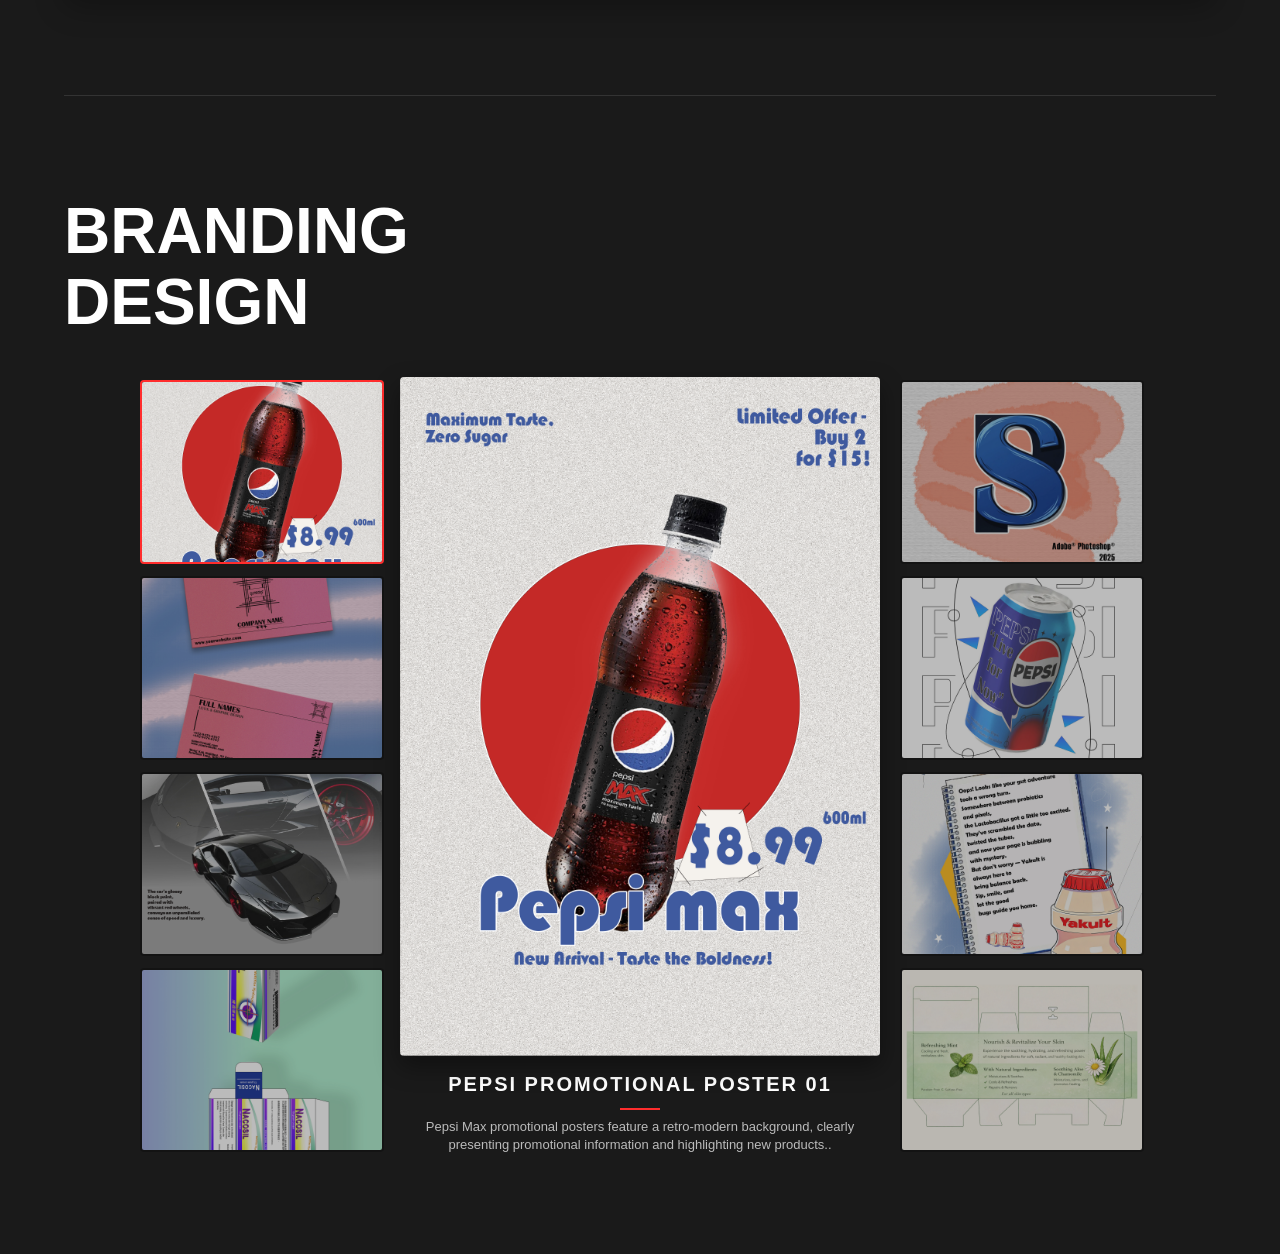
==== commit 62a9fc79: "Add landscape image" ====
--- a/graphic.html
+++ b/graphic.html
@@ -122,6 +122,31 @@
   </div>
 </section>
 
+
+  
+
+    <hr class="section-divider">
+
+    <section class="design-category featured-wide-banner">
+      <div class="wide-banner-wrap">
+        <div class="wide-banner-slider" id="wideBannerSlider">
+          
+          <div class="wide-banner-slide active">
+            <img src="image_ps/DB/lisa_ps.jpg" alt="Featured Wide Design 01">
+          </div>
+
+          <div class="wide-banner-slide">
+            <img src="image_ps/DB/mkm_ps.jpg" alt="Featured Wide Design 02">
+          </div>
+
+          <div class="wide-banner-slide">
+            <img src="image_ps/DB/words_banner.jpg" alt="Featured Wide Design 03">
+          </div>
+
+        </div>
+      </div>
+    </section>
+
     <hr class="section-divider">
 
   <section class="design-category branding">
--- a/graphic.css
+++ b/graphic.css
@@ -464,4 +464,81 @@
     margin-left: 0;
     margin-top: 60px; 
   }
+}
+
+
+/* =======================
+   Featured Wide Banner
+   ======================= */
+
+.featured-wide-banner {
+  margin: 40px 0 90px;
+}
+
+.wide-banner-wrap {
+  width: 100%;
+  display: flex;
+  justify-content: center;
+  align-items: center;
+}
+
+.wide-banner-slider {
+  position: relative;
+  width: min(100%, 1170px);
+  aspect-ratio: 1170 / 308;
+  overflow: hidden;
+  border-radius: 10px;
+  background: #111;
+  box-shadow: 0 12px 30px rgba(0, 0, 0, 0.28);
+}
+
+.wide-banner-slide {
+  position: absolute;
+  inset: 0;
+  opacity: 0;
+  pointer-events: none;
+  transition: opacity 0.8s ease;
+}
+
+.wide-banner-slide.active {
+  opacity: 1;
+  pointer-events: auto;
+}
+
+.wide-banner-slide img {
+  width: 100%;
+  height: 100%;
+  display: block;
+  object-fit: cover;
+}
+
+
+@media (max-width: 992px) {
+  .featured-wide-banner {
+    margin: 30px 0 70px;
+  }
+
+  .wide-banner-slider {
+    width: min(100%, 960px);
+  }
+}
+
+
+@media (max-width: 768px) {
+  .featured-wide-banner {
+    margin: 24px 0 56px;
+  }
+
+  .wide-banner-slider {
+    width: min(100%, 92vw);
+    border-radius: 8px;
+  }
+}
+
+
+@media (max-width: 576px) {
+  .wide-banner-slider {
+    width: min(100%, 92vw);
+    max-width: 520px;
+  }
 }
